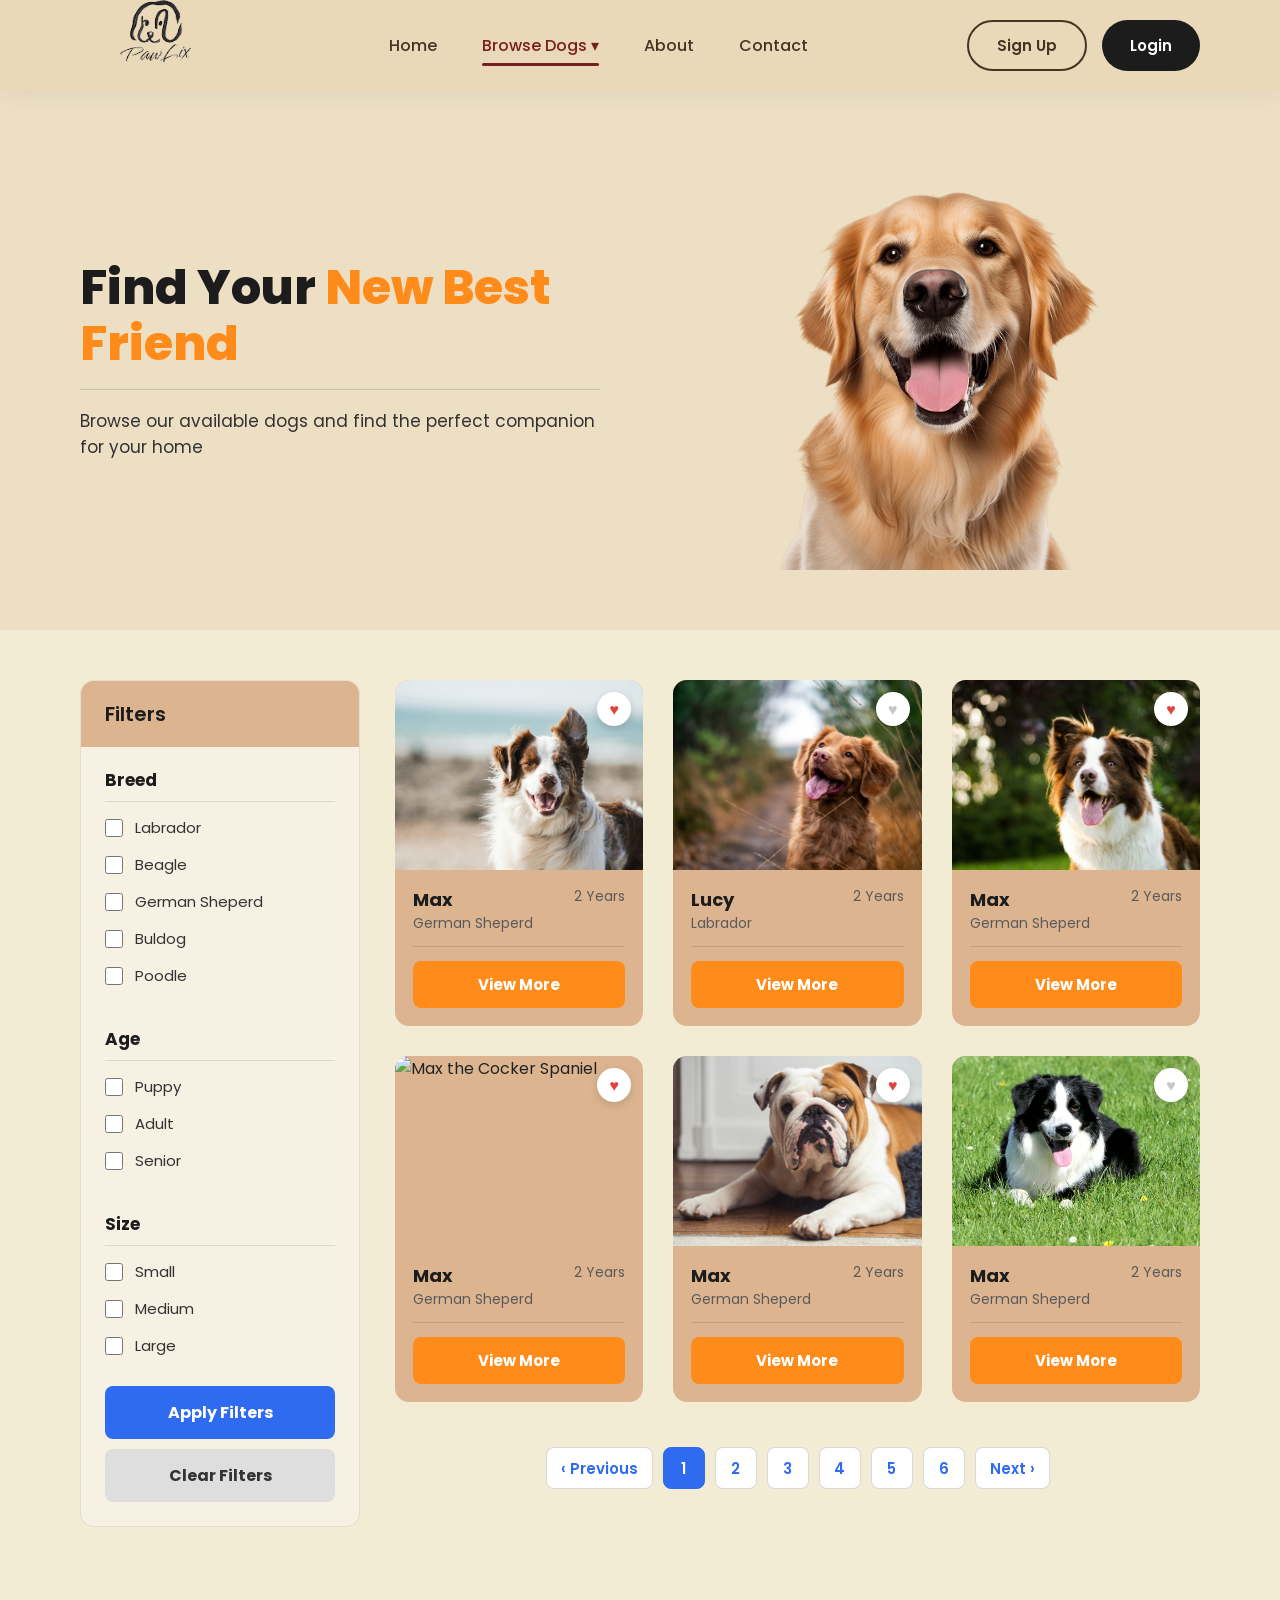
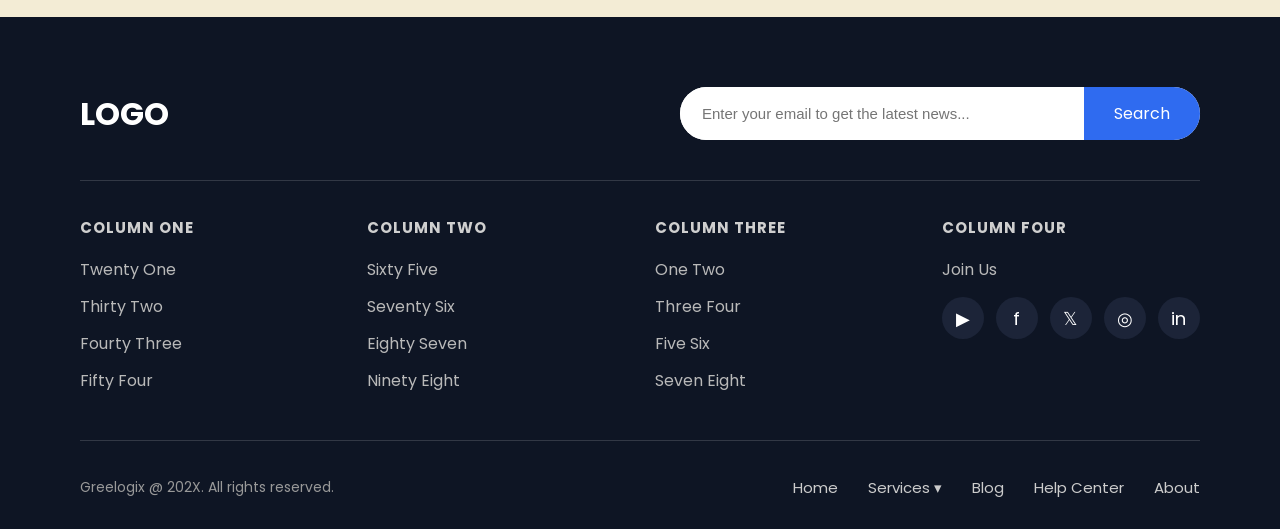
==== browse.html @ a0125510 "Added User Module, Assets and uploads" ====
<!DOCTYPE html>
<html lang="en">
<head>
<meta charset="UTF-8">
<meta name="viewport" content="width=device-width, initial-scale=1.0">
<title>Browse Dogs - PawLix</title>
<link rel="stylesheet" href="assets/css/browse.css">
</head>
<body>

  <header class="header">
    <div class="logo">
      <img src="assets/images/logo.png" alt="PawLix logo">
    </div>
    <nav class="nav">
      <a href="index.html">Home</a>
      <a href="browse.html" class="active">Browse Dogs ▾</a>
      <a href="#">About</a>
      <a href="#">Contact</a>
    </nav>
    <div class="header-buttons">
      <button class="btn btn-outline">Sign Up</button>
      <button class="btn btn-dark">Login</button>
    </div>
    <button class="menu-toggle" id="menuToggle" aria-label="Toggle menu">☰</button>
  </header>

 
  <section class="browse-hero">
    <div class="browse-hero-text">
      <h1>Find Your <span>New Best Friend</span></h1>
      <p>Browse our available dogs and find the perfect companion for your home</p>
    </div>
    <div class="browse-hero-image">
      <img src="assets/images/browse.png" alt="Golden Retriever">
    </div>
  </section>


  <section class="browse-section">
    <div class="browse-layout">

 
      <aside class="filters">
        <h3 class="filters-title">Filters</h3>

        <div class="filter-group">
          <h4>Breed</h4>
          <label class="checkbox-row"><input type="checkbox"><span>Labrador</span></label>
          <label class="checkbox-row"><input type="checkbox"><span>Beagle</span></label>
          <label class="checkbox-row"><input type="checkbox"><span>German Sheperd</span></label>
          <label class="checkbox-row"><input type="checkbox"><span>Buldog</span></label>
          <label class="checkbox-row"><input type="checkbox"><span>Poodle</span></label>
        </div>

        <div class="filter-group">
          <h4>Age</h4>
          <label class="checkbox-row"><input type="checkbox"><span>Puppy</span></label>
          <label class="checkbox-row"><input type="checkbox"><span>Adult</span></label>
          <label class="checkbox-row"><input type="checkbox"><span>Senior</span></label>
        </div>

        <div class="filter-group">
          <h4>Size</h4>
          <label class="checkbox-row"><input type="checkbox"><span>Small</span></label>
          <label class="checkbox-row"><input type="checkbox"><span>Medium</span></label>
          <label class="checkbox-row"><input type="checkbox"><span>Large</span></label>
        </div>

        <button class="btn-apply">Apply Filters</button>
        <button class="btn-clear">Clear Filters</button>
      </aside>

      
      <div class="results">
        <div class="results-grid" id="browseGrid">

          <div class="result-card" data-name="Max">
            <div class="result-img">
              <img src="assets/images/dog grid 1.jpg" alt="Max the German Sheperd">
              <button class="wish-btn active" aria-label="Wishlist Max">♥</button>
            </div>
            <div class="result-info">
              <div class="result-top">
                <div>
                  <h3>Max</h3>
                  <p class="result-breed">German Sheperd</p>
                </div>
                <span class="result-age">2 Years</span>
              </div>
              <button class="btn-view-more">View More</button>
            </div>
          </div>

          <div class="result-card" data-name="Lucy">
            <div class="result-img">
              <img src="assets/images/dog grid 2.jpg" alt="Lucy the Labrador">
              <button class="wish-btn" aria-label="Wishlist Lucy">♥</button>
            </div>
            <div class="result-info">
              <div class="result-top">
                <div>
                  <h3>Lucy</h3>
                  <p class="result-breed">Labrador</p>
                </div>
                <span class="result-age">2 Years</span>
              </div>
              <button class="btn-view-more">View More</button>
            </div>
          </div>

          <div class="result-card" data-name="Max2">
            <div class="result-img">
              <img src="assets/images/dog grid 6.jpg" alt="Max the Beagle">
              <button class="wish-btn active" aria-label="Wishlist Max">♥</button>
            </div>
            <div class="result-info">
              <div class="result-top">
                <div>
                  <h3>Max</h3>
                  <p class="result-breed">German Sheperd</p>
                </div>
                <span class="result-age">2 Years</span>
              </div>
              <button class="btn-view-more">View More</button>
            </div>
          </div>

          <div class="result-card" data-name="Max3">
            <div class="result-img">
              <img src="assets/images/dog grid 3.avif" alt="Max the Cocker Spaniel">
              <button class="wish-btn active" aria-label="Wishlist Max">♥</button>
            </div>
            <div class="result-info">
              <div class="result-top">
                <div>
                  <h3>Max</h3>
                  <p class="result-breed">German Sheperd</p>
                </div>
                <span class="result-age">2 Years</span>
              </div>
              <button class="btn-view-more">View More</button>
            </div>
          </div>

          <div class="result-card" data-name="Max4">
            <div class="result-img">
              <img src="assets/images/dog grid 4.jpg" alt="Max the Puppy">
              <button class="wish-btn active" aria-label="Wishlist Max">♥</button>
            </div>
            <div class="result-info">
              <div class="result-top">
                <div>
                  <h3>Max</h3>
                  <p class="result-breed">German Sheperd</p>
                </div>
                <span class="result-age">2 Years</span>
              </div>
              <button class="btn-view-more">View More</button>
            </div>
          </div>

          <div class="result-card" data-name="Max5">
            <div class="result-img">
              <img src="assets/images/dog grid 5.avif" alt="Max the Labrador">
              <button class="wish-btn" aria-label="Wishlist Max">♥</button>
            </div>
            <div class="result-info">
              <div class="result-top">
                <div>
                  <h3>Max</h3>
                  <p class="result-breed">German Sheperd</p>
                </div>
                <span class="result-age">2 Years</span>
              </div>
              <button class="btn-view-more">View More</button>
            </div>
          </div>

        </div>

     
        <div class="pagination">
          <button class="page-btn page-nav">‹ Previous</button>
          <button class="page-btn active">1</button>
          <button class="page-btn">2</button>
          <button class="page-btn">3</button>
          <button class="page-btn">4</button>
          <button class="page-btn">5</button>
          <button class="page-btn">6</button>
          <button class="page-btn page-nav">Next ›</button>
        </div>
      </div>

    </div>
  </section>

  
  <footer class="footer">
    <div class="footer-top">
      <div class="logo">LOGO</div>
      <div class="search-box">
        <input type="text" id="newsletterInput" placeholder="Enter your email to get the latest news...">
        <button id="newsletterBtn">Search</button>
      </div>
    </div>

    <hr>

    <div class="footer-columns">
      <div class="footer-col">
        <h4>COLUMN ONE</h4>
        <p>Twenty One</p>
        <p>Thirty Two</p>
        <p>Fourty Three</p>
        <p>Fifty Four</p>
      </div>
      <div class="footer-col">
        <h4>COLUMN TWO</h4>
        <p>Sixty Five</p>
        <p>Seventy Six</p>
        <p>Eighty Seven</p>
        <p>Ninety Eight</p>
      </div>
      <div class="footer-col">
        <h4>COLUMN THREE</h4>
        <p>One Two</p>
        <p>Three Four</p>
        <p>Five Six</p>
        <p>Seven Eight</p>
      </div>
      <div class="footer-col">
        <h4>COLUMN FOUR</h4>
        <p>Join Us</p>
        <div class="socials">
          <span>▶</span><span>f</span><span>𝕏</span><span>◎</span><span>in</span>
        </div>
      </div>
    </div>

    <hr>

    <div class="footer-bottom">
      <p>Greelogix @ 202X. All rights reserved.</p>
      <div class="footer-links">
        <a href="#">Home</a>
        <a href="#">Services ▾</a>
        <a href="#">Blog</a>
        <a href="#">Help Center</a>
        <a href="#">About</a>
      </div>
    </div>
  </footer>

  <script src="assets/js/script.js"></script>
  <script>
    document.querySelectorAll('.wish-btn').forEach(btn=>{
      btn.addEventListener('click',()=>btn.classList.toggle('active'));
    });
    document.querySelectorAll('.page-btn:not(.page-nav)').forEach(btn=>{
      btn.addEventListener('click',()=>{
        document.querySelectorAll('.page-btn').forEach(b=>b.classList.remove('active'));
        btn.classList.add('active');
      });
    });
  </script>
</body>
</html>
---- assets/css/browse.css ----
@import url('https://fonts.googleapis.com/css2?family=Poppins:wght@300;400;500;600;700;800&display=swap');


:root{
    --cream:#e9d9b8;        /* header background */
    --tan-light:#ecdfc3;    /* hero section background */
    --pale-yellow:#f3ecd5;  /* steps section background */
    --tan-card:#dcb590;     /* step card background */
    --maroon:#7a1f1f;       /* hero heading / nav active */
    --dark-brown:#4a3223;   /* nav links / outline button */
    --grey-bg:#e6e6e6;      /* explore section background */
    --blue-grey:#b9cdd2;    /* dog card background */
    --navy-heading:#17203a; /* "Explore Dogs" heading */
    --orange:#ff8c1a;       /* view all pets button */
    --orange-dark:#b34700;  /* button border / hover */
    --dot-inactive:#edd9c3;
    --dot-active:#a0530f;
    --navy:#0e1524;         /* footer background */
    --blue:#2f6bf0;         /* newsletter search button */
    --blue-dark:#1f54d1;
}

*{
    margin:0;
    padding:0;
    box-sizing:border-box;
}

html{
    scroll-behavior:smooth;
}

body{
    font-family:'Poppins',sans-serif;
    background:#fff;
    color:#222;
    overflow-x:hidden;
}

img{
    width:100%;
    display:block;
}

a{
    text-decoration:none;
    color:inherit;
}

button{
    font-family:'Poppins',sans-serif;
    cursor:pointer;
    border:none;
}

.container{
    width:90%;
    max-width:1300px;
    margin:auto;
}



.header{
    width:100%;
    height:90px;
    display:flex;
    justify-content:space-between;
    align-items:center;
    padding:0 80px;
    background:var(--cream);
    position:relative;   /* or simply remove position and top */
    z-index:1000;
    box-shadow:0 5px 20px rgba(0,0,0,.05);
}

.logo img{
    width:150px;
}

.nav{
    display:flex;
    align-items:center;
    gap:45px;
}

.nav a{
    font-size:16px;
    font-weight:500;
    color:var(--dark-brown);
    transition:.3s;
    position:relative;
}

.nav a:hover,
.nav .active{
    color:var(--maroon);
}

.nav a::after{
    content:"";
    position:absolute;
    left:0;
    bottom:-8px;
    width:0%;
    height:3px;
    background:var(--maroon);
    transition:.35s;
    border-radius:20px;
}

.nav a:hover::after,
.nav .active::after{
    width:100%;
}



.header-buttons{
    display:flex;
    gap:15px;
}

.btn{
    padding:12px 28px;
    border-radius:50px;
    font-size:15px;
    font-weight:600;
    transition:.35s;
}

.btn-outline{
    background:transparent;
    border:2px solid var(--dark-brown);
    color:var(--dark-brown);
}

.btn-outline:hover{
    background:var(--dark-brown);
    color:#fff;
}

.btn-dark{
    background:#1c1c1c;
    color:#fff;
}

.btn-dark:hover{
    background:var(--orange);
}



.menu-toggle{
    display:none;
    font-size:32px;
    background:none;
    color:var(--dark-brown);
}



.hero{
    width:100%;
    min-height:70vh;
    display:grid;
    grid-template-columns:1fr 1fr;
    align-items:center;
    padding:50px 80px;
    gap:60px;
    background:var(--tan-light);
}

.hero-text h1{
    font-size:65px;
    line-height:1.1;
    font-weight:800;
    margin-bottom:25px;
    color:var(--maroon);
}

.hero-text p{
    color:#333;
    line-height:1.8;
    font-size:18px;
    max-width:560px;
}

.hero-image{
    display:flex;
    justify-content:center;
}

.hero-image img{
    width:620px;
    border-radius:35px;
    object-fit:cover;
    box-shadow:0 30px 60px rgba(0,0,0,.15);
}



.dots{
    width:100%;
    display:flex;
    justify-content:center;
    gap:14px;
    grid-column:span 2;
    margin-top:25px;
}

.dot{
    width:14px;
    height:14px;
    border-radius:50%;
    background:var(--dot-inactive);
    transition:.3s;
    cursor:pointer;
}

.dot.active{
    width:38px;
    border-radius:20px;
    background:var(--dot-active);
}



.steps{
    width:100%;
    padding:90px 80px;
    background:var(--pale-yellow);
    text-align:center;
}

.steps h2{
    font-size:42px;
    margin-bottom:10px;
    font-weight:700;
    color:#222;
}

.subtitle{
    color:#555;
    margin-bottom:60px;
    font-size:17px;
}

.steps-cards{
    display:grid;
    grid-template-columns:repeat(3,1fr);
    gap:35px;
}

.step-card{
    background:var(--tan-card);
    border-radius:25px;
    padding:35px;
    box-shadow:0 10px 25px rgba(0,0,0,.06);
}

.circle{
    width:120px;
    height:120px;
    margin:auto;
    border-radius:50%;
    overflow:hidden;
    margin-bottom:25px;
    background:#fff;
}

.circle img{
    width:100%;
    height:100%;
    object-fit:cover;
}

.step-card h3{
    margin-bottom:18px;
    font-size:24px;
    color:#222;
}

.step-card p{
    color:#333;
    line-height:1.8;
    font-size:15px;
}



.explore{
    width:100%;
    padding:90px 80px;
    background:var(--grey-bg);
}

.explore h2{
    text-align:center;
    font-size:42px;
    font-weight:700;
    margin-bottom:35px;
    color:var(--navy-heading);
}



.dog-grid{
    display:grid;
    grid-template-columns:repeat(3,1fr);
    gap:35px;
}



.dog-card {
  background-color: #cbd5d8; /* light blue-grey card background */
  border-radius: 14px;
  padding: 14px;
  box-sizing: border-box;
  overflow: hidden;
}

.dog-card img {
  width: 100%;
  height: 200px;
  object-fit: cover;
  border-radius: 10px; /* rounded on ALL sides */
  display: block;
}

.dog-info {
  padding: 12px 4px 0 4px;
}

.dog-info h3 {
  margin: 0 0 2px 0;
  font-size: 1.2rem;
  font-weight: 700;
  color: #1a1a1a;
}

.dog-info .breed {
  margin: 0 0 10px 0;
  font-size: 0.95rem;
  font-weight: 400;
  color: #6b7280; /* muted grey */
}

.dog-info .desc {
  margin: 0 0 12px 0;
  font-size: 0.95rem;
  line-height: 1.4;
  color: #2b2b2b;
}


.vote {
  display: flex;
  gap: 14px;
  align-items: center;
}

.vote-btn {
  background: none;
  border: none;
  box-shadow: none;
  padding: 0;
  font-size: 1.3rem;
  cursor: pointer;
  display: flex;
  align-items: center;
  gap: 4px;
  color: #1a1a1a;
}

.vote-btn .count {
  font-size: 0.9rem;
  font-weight: 600;
}

.count{
    margin-left:8px;
}



.view-all-container {
    display: flex;
    justify-content: center;
    align-items: center;
    margin: 60px 0;
}

.btn-view-all {
    display: inline-block;
    background: #ff7f11;
    color: #ffffff;
    padding: 16px 60px;
    border: none;
    border-radius: 12px;
    text-decoration: none;
    font-size: 18px;
    font-weight: bold;
    font-family: Arial, sans-serif;
    box-shadow: 0 5px 10px rgba(0, 0, 0, 0.25);
    transition: all 0.3s ease;
    cursor: pointer;
}

.btn-view-all:hover {
    background: #f06d00;
    transform: translateY(-2px);
    box-shadow: 0 8px 15px rgba(0, 0, 0, 0.3);
}

.no-results{
    margin-top:35px;
    text-align:center;
    color:#999;
    font-size:18px;
}



.footer{
    background:var(--navy);
    color:#fff;
    padding:70px 80px 30px;
}

.footer-top{
    display:flex;
    justify-content:space-between;
    align-items:center;
    flex-wrap:wrap;
    gap:20px;
    margin-bottom:40px;
}

.footer .logo{
    font-size:32px;
    font-weight:700;
    color:#fff;
}

.search-box{
    display:flex;
    max-width:520px;
    width:100%;
    background:#fff;
    border-radius:50px;
    overflow:hidden;
}

.search-box input{
    flex:1;
    border:none;
    outline:none;
    padding:18px 22px;
    font-size:15px;
}

.search-box button{
    background:var(--blue);
    color:#fff;
    padding:0 30px;
    font-size:16px;
    transition:.3s;
}

.search-box button:hover{
    background:var(--blue-dark);
}

.footer hr{
    border:none;
    height:1px;
    background:rgba(255,255,255,.15);
    margin:35px 0;
}

.footer-columns{
    display:grid;
    grid-template-columns:repeat(4,1fr);
    gap:40px;
}

.footer-col h4{
    margin-bottom:18px;
    font-size:15px;
    letter-spacing:1px;
    color:#cfcfcf;
}

.footer-col p{
    margin-bottom:12px;
    color:#b9b9b9;
    transition:.3s;
    cursor:pointer;
}

.footer-col p:hover{
    color:#fff;
    padding-left:6px;
}

.socials{
    display:flex;
    gap:12px;
    margin-top:15px;
}

.socials span{
    width:42px;
    height:42px;
    border-radius:50%;
    display:flex;
    justify-content:center;
    align-items:center;
    background:#1c2438;
    cursor:pointer;
    transition:.3s;
    font-size:18px;
}

.socials span:hover{
    background:var(--orange);
    transform:translateY(-4px);
}

.footer-bottom{
    display:flex;
    justify-content:space-between;
    align-items:center;
    flex-wrap:wrap;
    gap:20px;
}

.footer-bottom p{
    color:#999;
    font-size:14px;
}

.footer-links{
    display:flex;
    gap:30px;
}

.footer-links a{
    color:#ccc;
    transition:.3s;
    font-size:15px;
}

.footer-links a:hover{
    color:var(--orange);
}



.hero-text{
    animation:fadeLeft 1s ease;
}

.hero-image{
    animation:fadeRight 1s ease;
}

.step-card{
    animation:fadeUp .8s ease;
}

.dog-card{
    animation:fadeUp .9s ease;
}

@keyframes fadeLeft{
    from{
        opacity:0;
        transform:translateX(-60px);
    }
    to{
        opacity:1;
        transform:translateX(0);
    }
}

@keyframes fadeRight{
    from{
        opacity:0;
        transform:translateX(60px);
    }
    to{
        opacity:1;
        transform:translateX(0);
    }
}

@keyframes fadeUp{
    from{
        opacity:0;
        transform:translateY(50px);
    }
    to{
        opacity:1;
        transform:translateY(0);
    }
}



@media(max-width:1100px){

.header{
    padding:20px 40px;
}

.hero{
    grid-template-columns:1fr;
    text-align:center;
}

.hero-text p{
    margin:auto;
}

.hero-image img{
    width:100%;
    max-width:600px;
}

.steps-cards{
    grid-template-columns:repeat(2,1fr);
}

.dog-grid{
    grid-template-columns:repeat(2,1fr);
}

.footer-columns{
    grid-template-columns:repeat(2,1fr);
}

}

@media(max-width:768px){

.header{
    padding:18px 25px;
}

.nav{
    position:absolute;
    top:90px;
    left:0;
    width:100%;
    background:var(--cream);
    flex-direction:column;
    display:none;
    padding:30px;
    box-shadow:0 10px 25px rgba(0,0,0,.1);
}

.nav.show{
    display:flex;
}

.header-buttons{
    display:none;
}

.menu-toggle{
    display:block;
}

.hero{
    padding:50px 25px;
}

.hero h1{
    font-size:42px;
}

.hero p{
    font-size:16px;
}

.steps{
    padding:70px 25px;
}

.steps-cards{
    grid-template-columns:1fr;
}

.explore{
    padding:70px 25px;
}

.dog-grid{
    grid-template-columns:1fr;
}

.footer{
    padding:60px 25px 25px;
}

.footer-columns{
    grid-template-columns:1fr;
}

.footer-bottom{
    flex-direction:column;
    text-align:center;
}

.footer-links{
    flex-wrap:wrap;
    justify-content:center;
}

}

@media(max-width:500px){

.hero h1{
    font-size:34px;
}

.steps h2,
.explore h2{
    font-size:32px;
}

.search-box{
    flex-direction:column;
    border-radius:20px;
}

.search-box input{
    width:100%;
}

.search-box button{
    width:100%;
    padding:15px;
}

.btn{
    padding:10px 22px;
}

}



.browse-hero{
    width:100%;
    display:grid;
    grid-template-columns:1.1fr .9fr;
    align-items:center;
    padding:60px 80px;
    gap:40px;
    background:var(--tan-light);
    overflow:hidden;
}

.browse-hero-text h1{
    font-size:48px;
    font-weight:800;
    line-height:1.15;
    color:#1c1c1c;
    margin-bottom:18px;
}

.browse-hero-text h1 span{
    color:var(--orange);
}

.browse-hero-text p{
    font-size:17px;
    color:#333;
    border-top:1px solid rgba(0,0,0,.15);
    padding-top:18px;
    max-width:520px;
}

.browse-hero-image{
    display:flex;
    justify-content:center;
    align-items:flex-end;
    height:100%;
}

.browse-hero-image img{
    width:100%;
    max-width:420px;
    object-fit:cover;
    object-position:top;
}



.browse-section{
    width:100%;
    background:var(--pale-yellow);
    padding:50px 80px 90px;
}

.browse-layout{
    display:grid;
    grid-template-columns:280px 1fr;
    gap:35px;
    align-items:start;
}



.filters{
    background:#f6f1e2;
    border:1px solid rgba(0,0,0,.08);
    border-radius:14px;
    overflow:hidden;
}

.filters-title{
    background:var(--tan-card);
    padding:18px 24px;
    font-size:20px;
    font-weight:600;
    color:#1c1c1c;
}

.filter-group{
    padding:20px 24px 5px;
}

.filter-group h4{
    font-size:17px;
    font-weight:700;
    margin-bottom:14px;
    padding-bottom:8px;
    border-bottom:1px solid rgba(0,0,0,.1);
    color:#1c1c1c;
}

.checkbox-row{
    display:flex;
    align-items:center;
    gap:12px;
    margin-bottom:14px;
    font-size:15px;
    color:#333;
    cursor:pointer;
}

.checkbox-row input[type="checkbox"]{
    width:18px;
    height:18px;
    accent-color:var(--dark-brown);
    cursor:pointer;
}

.btn-apply,
.btn-clear{
    display:block;
    width:calc(100% - 48px);
    margin:10px 24px;
    padding:14px;
    border-radius:8px;
    font-size:16px;
    font-weight:700;
    transition:.3s;
}

.btn-apply{
    background:var(--blue);
    color:#fff;
}

.btn-apply:hover{
    background:var(--blue-dark);
}

.btn-clear{
    background:#dedede;
    color:#333;
    margin-bottom:24px;
}

.btn-clear:hover{
    background:#cfcfcf;
}



.results-grid{
    display:grid;
    grid-template-columns:repeat(3,1fr);
    gap:30px;
}

.result-card{
    background:var(--tan-card);
    border-radius:14px;
    overflow:hidden;
}

.result-img{
    position:relative;
    width:100%;
    height:190px;
}

.result-img img{
    width:100%;
    height:100%;
    object-fit:cover;
    display:block;
}

.wish-btn{
    position:absolute;
    top:12px;
    right:12px;
    width:34px;
    height:34px;
    border-radius:50%;
    background:#fff;
    border:none;
    display:flex;
    align-items:center;
    justify-content:center;
    font-size:16px;
    color:#c7c7c7;
    cursor:pointer;
    transition:.25s;
    box-shadow:0 3px 8px rgba(0,0,0,.15);
}

.wish-btn.active{
    color:#e0433f;
}

.result-info{
    padding:16px 18px 18px;
}

.result-top{
    display:flex;
    justify-content:space-between;
    align-items:flex-start;
    padding-bottom:12px;
    margin-bottom:14px;
    border-bottom:1px solid rgba(0,0,0,.12);
}

.result-top h3{
    font-size:18px;
    font-weight:700;
    color:#1c1c1c;
}

.result-breed{
    font-size:14px;
    color:#5a5a5a;
}

.result-age{
    font-size:14px;
    color:#5a5a5a;
    white-space:nowrap;
}

.btn-view-more{
    width:100%;
    padding:12px;
    background:var(--orange);
    color:#fff;
    font-size:15px;
    font-weight:700;
    border-radius:8px;
    transition:.3s;
}

.btn-view-more:hover{
    background:var(--orange-dark);
}



.pagination{
    display:flex;
    justify-content:center;
    align-items:center;
    gap:10px;
    margin-top:45px;
    flex-wrap:wrap;
}

.page-btn{
    min-width:42px;
    height:42px;
    padding:0 14px;
    border-radius:8px;
    background:#fff;
    border:1px solid rgba(0,0,0,.15);
    font-size:15px;
    font-weight:600;
    color:var(--blue);
    transition:.25s;
}

.page-btn.page-nav{
    color:var(--blue);
    font-weight:600;
}

.page-btn:hover{
    background:#eef2ff;
}

.page-btn.active{
    background:var(--blue);
    color:#fff;
    border-color:var(--blue);
}



@media(max-width:1100px){
    .browse-hero{
        grid-template-columns:1fr;
        text-align:center;
        padding:50px 40px;
    }
    .browse-hero-text p{
        margin:0 auto;
    }
    .browse-layout{
        grid-template-columns:1fr;
    }
    .results-grid{
        grid-template-columns:repeat(2,1fr);
    }
}

@media(max-width:768px){
    .browse-section{
        padding:40px 25px 60px;
    }
    .results-grid{
        grid-template-columns:1fr;
    }
}
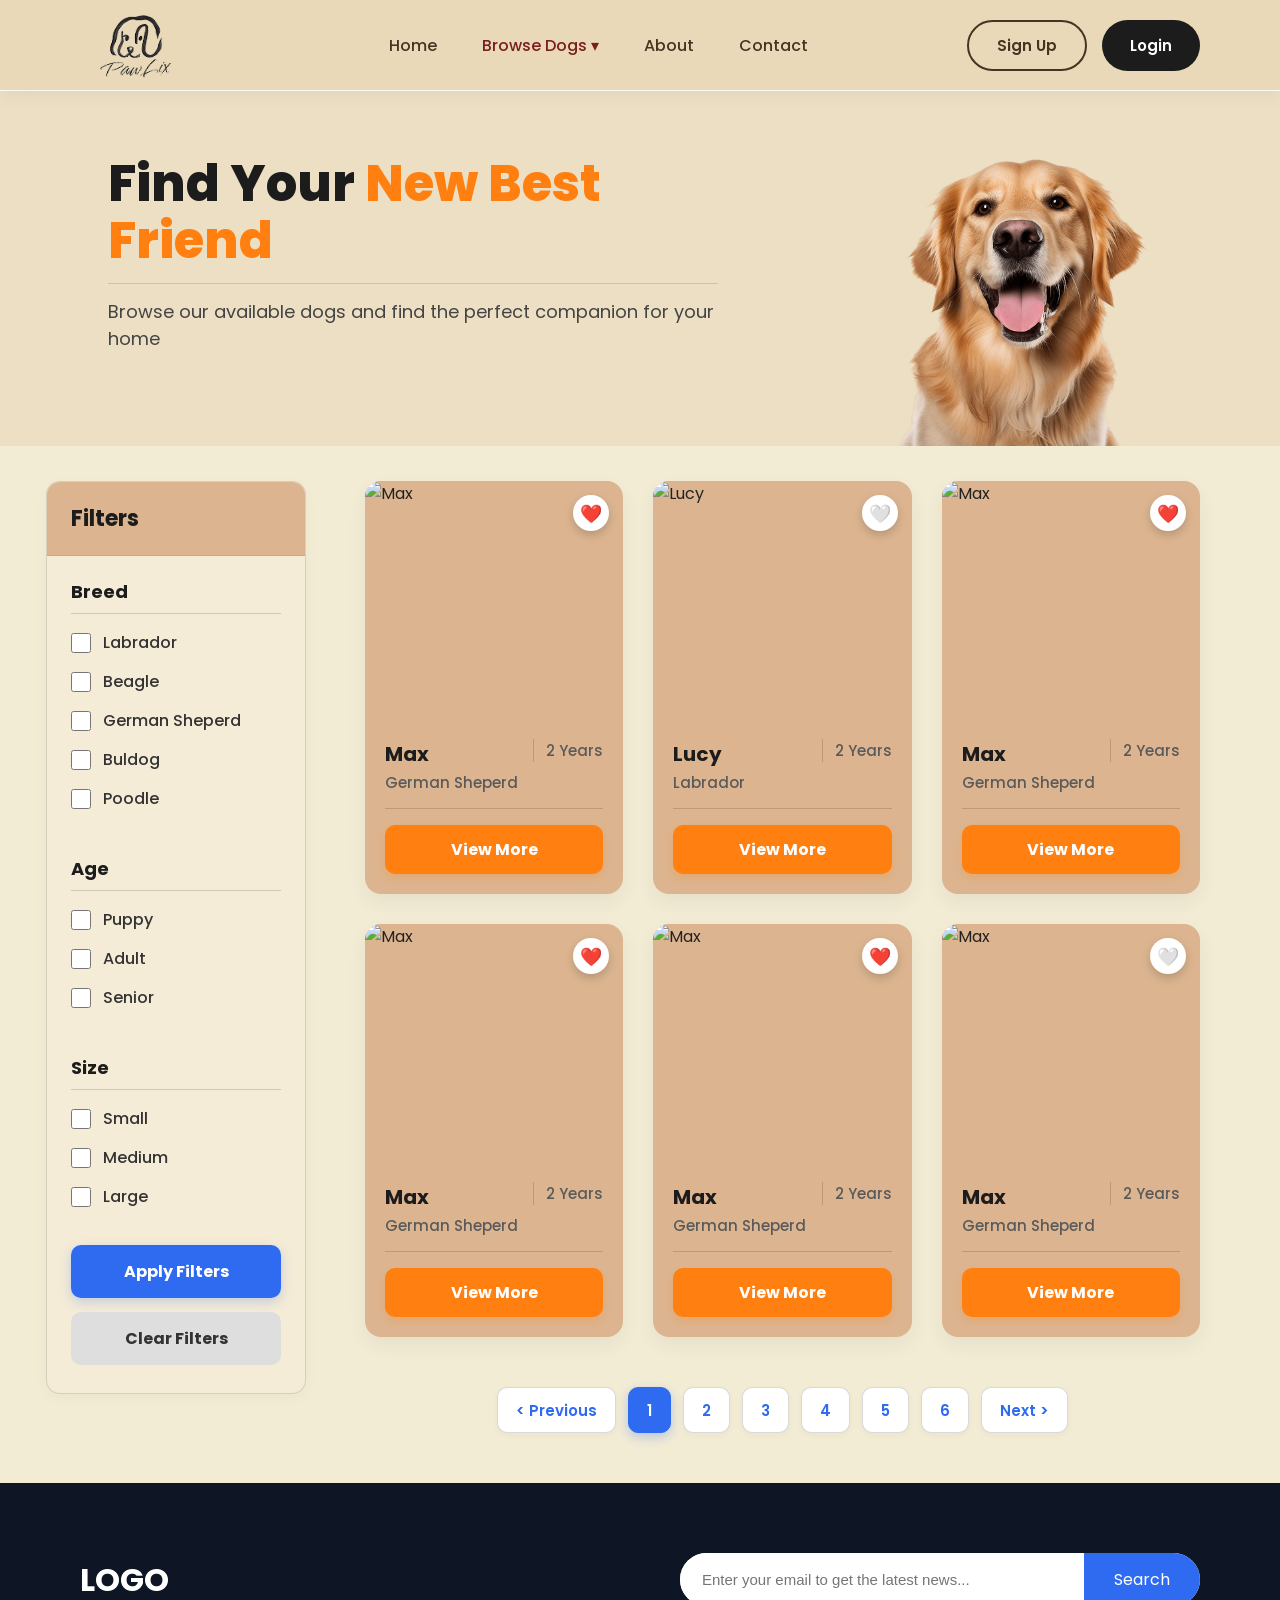
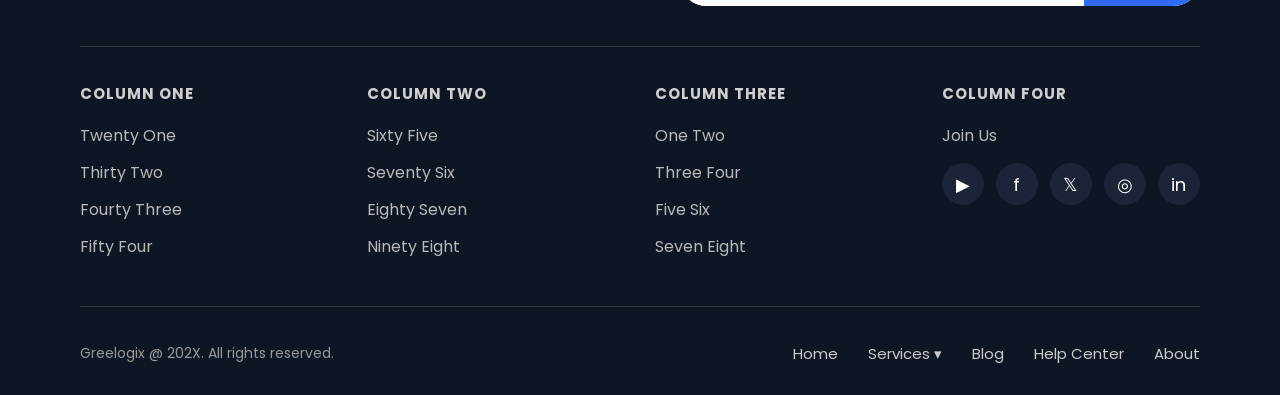
==== commit 9f36c110: "User module updated" ====
--- a/browse.html
+++ b/browse.html
@@ -1,268 +1,300 @@
 <!DOCTYPE html>
 <html lang="en">
 <head>
-<meta charset="UTF-8">
-<meta name="viewport" content="width=device-width, initial-scale=1.0">
-<title>Browse Dogs - PawLix</title>
-<link rel="stylesheet" href="assets/css/browse.css">
+    <meta charset="UTF-8">
+    <meta name="viewport" content="width=device-width, initial-scale=1.0">
+    <title>PawLix - Browse Dogs</title>
+    <link rel="stylesheet" href="assets/css/browse.css">
 </head>
 <body>
 
-  <header class="header">
-    <div class="logo">
-      <img src="assets/images/logo.png" alt="PawLix logo">
-    </div>
-    <nav class="nav">
-      <a href="index.html">Home</a>
-      <a href="browse.html" class="active">Browse Dogs ▾</a>
-      <a href="#">About</a>
-      <a href="#">Contact</a>
-    </nav>
-    <div class="header-buttons">
-      <button class="btn btn-outline">Sign Up</button>
-      <button class="btn btn-dark">Login</button>
-    </div>
-    <button class="menu-toggle" id="menuToggle" aria-label="Toggle menu">☰</button>
-  </header>
-
- 
-  <section class="browse-hero">
-    <div class="browse-hero-text">
-      <h1>Find Your <span>New Best Friend</span></h1>
-      <p>Browse our available dogs and find the perfect companion for your home</p>
-    </div>
-    <div class="browse-hero-image">
-      <img src="assets/images/browse.png" alt="Golden Retriever">
-    </div>
-  </section>
-
-
-  <section class="browse-section">
-    <div class="browse-layout">
-
- 
-      <aside class="filters">
-        <h3 class="filters-title">Filters</h3>
-
-        <div class="filter-group">
-          <h4>Breed</h4>
-          <label class="checkbox-row"><input type="checkbox"><span>Labrador</span></label>
-          <label class="checkbox-row"><input type="checkbox"><span>Beagle</span></label>
-          <label class="checkbox-row"><input type="checkbox"><span>German Sheperd</span></label>
-          <label class="checkbox-row"><input type="checkbox"><span>Buldog</span></label>
-          <label class="checkbox-row"><input type="checkbox"><span>Poodle</span></label>
-        </div>
-
-        <div class="filter-group">
-          <h4>Age</h4>
-          <label class="checkbox-row"><input type="checkbox"><span>Puppy</span></label>
-          <label class="checkbox-row"><input type="checkbox"><span>Adult</span></label>
-          <label class="checkbox-row"><input type="checkbox"><span>Senior</span></label>
-        </div>
-
-        <div class="filter-group">
-          <h4>Size</h4>
-          <label class="checkbox-row"><input type="checkbox"><span>Small</span></label>
-          <label class="checkbox-row"><input type="checkbox"><span>Medium</span></label>
-          <label class="checkbox-row"><input type="checkbox"><span>Large</span></label>
-        </div>
-
-        <button class="btn-apply">Apply Filters</button>
-        <button class="btn-clear">Clear Filters</button>
-      </aside>
-
-      
-      <div class="results">
-        <div class="results-grid" id="browseGrid">
-
-          <div class="result-card" data-name="Max">
-            <div class="result-img">
-              <img src="assets/images/dog grid 1.jpg" alt="Max the German Sheperd">
-              <button class="wish-btn active" aria-label="Wishlist Max">♥</button>
-            </div>
-            <div class="result-info">
-              <div class="result-top">
-                <div>
-                  <h3>Max</h3>
-                  <p class="result-breed">German Sheperd</p>
-                </div>
-                <span class="result-age">2 Years</span>
-              </div>
-              <button class="btn-view-more">View More</button>
-            </div>
-          </div>
-
-          <div class="result-card" data-name="Lucy">
-            <div class="result-img">
-              <img src="assets/images/dog grid 2.jpg" alt="Lucy the Labrador">
-              <button class="wish-btn" aria-label="Wishlist Lucy">♥</button>
-            </div>
-            <div class="result-info">
-              <div class="result-top">
-                <div>
-                  <h3>Lucy</h3>
-                  <p class="result-breed">Labrador</p>
-                </div>
-                <span class="result-age">2 Years</span>
-              </div>
-              <button class="btn-view-more">View More</button>
-            </div>
-          </div>
-
-          <div class="result-card" data-name="Max2">
-            <div class="result-img">
-              <img src="assets/images/dog grid 6.jpg" alt="Max the Beagle">
-              <button class="wish-btn active" aria-label="Wishlist Max">♥</button>
-            </div>
-            <div class="result-info">
-              <div class="result-top">
-                <div>
-                  <h3>Max</h3>
-                  <p class="result-breed">German Sheperd</p>
-                </div>
-                <span class="result-age">2 Years</span>
-              </div>
-              <button class="btn-view-more">View More</button>
-            </div>
-          </div>
-
-          <div class="result-card" data-name="Max3">
-            <div class="result-img">
-              <img src="assets/images/dog grid 3.avif" alt="Max the Cocker Spaniel">
-              <button class="wish-btn active" aria-label="Wishlist Max">♥</button>
-            </div>
-            <div class="result-info">
-              <div class="result-top">
-                <div>
-                  <h3>Max</h3>
-                  <p class="result-breed">German Sheperd</p>
-                </div>
-                <span class="result-age">2 Years</span>
-              </div>
-              <button class="btn-view-more">View More</button>
-            </div>
-          </div>
-
-          <div class="result-card" data-name="Max4">
-            <div class="result-img">
-              <img src="assets/images/dog grid 4.jpg" alt="Max the Puppy">
-              <button class="wish-btn active" aria-label="Wishlist Max">♥</button>
-            </div>
-            <div class="result-info">
-              <div class="result-top">
-                <div>
-                  <h3>Max</h3>
-                  <p class="result-breed">German Sheperd</p>
-                </div>
-                <span class="result-age">2 Years</span>
-              </div>
-              <button class="btn-view-more">View More</button>
-            </div>
-          </div>
-
-          <div class="result-card" data-name="Max5">
-            <div class="result-img">
-              <img src="assets/images/dog grid 5.avif" alt="Max the Labrador">
-              <button class="wish-btn" aria-label="Wishlist Max">♥</button>
-            </div>
-            <div class="result-info">
-              <div class="result-top">
-                <div>
-                  <h3>Max</h3>
-                  <p class="result-breed">German Sheperd</p>
-                </div>
-                <span class="result-age">2 Years</span>
-              </div>
-              <button class="btn-view-more">View More</button>
-            </div>
-          </div>
-
-        </div>
-
-     
-        <div class="pagination">
-          <button class="page-btn page-nav">‹ Previous</button>
-          <button class="page-btn active">1</button>
-          <button class="page-btn">2</button>
-          <button class="page-btn">3</button>
-          <button class="page-btn">4</button>
-          <button class="page-btn">5</button>
-          <button class="page-btn">6</button>
-          <button class="page-btn page-nav">Next ›</button>
-        </div>
-      </div>
-
-    </div>
-  </section>
+   
+    <header class="header">
+        <div class="logo">
+            <img src="assets/images/logo.png" alt="PawLix logo">
+        </div>
+        <nav class="nav">
+            <a href="index.html">Home</a>
+            <a href="browse.html" class="active">Browse Dogs ▾</a>
+            <a href="about.html">About</a>
+            <a href="contact.html">Contact</a>
+        </nav>
+        <div class="header-buttons">
+            <button class="btn btn-outline">Sign Up</button>
+            <button class="btn btn-dark">Login</button>
+        </div>
+        <button class="menu-toggle" id="menuToggle" aria-label="Toggle menu">☰</button>
+    </header>
+
+    <hr style="background-color: white; height: 1px; border: none;">
+
+   
+    <section class="browse-hero">
+        <div class="browse-hero-text">
+            <h1>Find Your <span>New Best Friend</span></h1>
+            <p>Browse our available dogs and find the perfect companion for your home</p>
+        </div>
+        <div class="browse-hero-image">
+            <img src="assets/images/browse.png" alt="Happy Golden Retriever">
+        </div>
+    </section>
+
+    <section class="browse-section">
+        <div class="browse-layout">
+            
+           
+            <aside class="filters">
+                <div class="filters-title">Filters</div>
+                
+                
+                <div class="filter-group">
+                    <h4>Breed</h4>
+                    <label class="checkbox-row">
+                        <input type="checkbox" value="Labrador">
+                        <span>Labrador</span>
+                    </label>
+                    <label class="checkbox-row">
+                        <input type="checkbox" value="Beagle">
+                        <span>Beagle</span>
+                    </label>
+                    <label class="checkbox-row">
+                        <input type="checkbox" value="German Sheperd">
+                        <span>German Sheperd</span>
+                    </label>
+                    <label class="checkbox-row">
+                        <input type="checkbox" value="Buldog">
+                        <span>Buldog</span>
+                    </label>
+                    <label class="checkbox-row">
+                        <input type="checkbox" value="Poodle">
+                        <span>Poodle</span>
+                    </label>
+                </div>
+
+               
+                <div class="filter-group">
+                    <h4>Age</h4>
+                    <label class="checkbox-row">
+                        <input type="checkbox" value="Puppy">
+                        <span>Puppy</span>
+                    </label>
+                    <label class="checkbox-row">
+                        <input type="checkbox" value="Adult">
+                        <span>Adult</span>
+                    </label>
+                    <label class="checkbox-row">
+                        <input type="checkbox" value="Senior">
+                        <span>Senior</span>
+                    </label>
+                </div>
+
+             
+                <div class="filter-group">
+                    <h4>Size</h4>
+                    <label class="checkbox-row">
+                        <input type="checkbox" value="Small">
+                        <span>Small</span>
+                    </label>
+                    <label class="checkbox-row">
+                        <input type="checkbox" value="Medium">
+                        <span>Medium</span>
+                    </label>
+                    <label class="checkbox-row">
+                        <input type="checkbox" value="Large">
+                        <span>Large</span>
+                    </label>
+                </div>
+
+                <button class="btn-apply" id="btnApplyFilters">Apply Filters</button>
+                <button class="btn-clear" id="btnClearFilters">Clear Filters</button>
+            </aside>
+
+            
+            <main>
+                <div class="results-grid" id="resultsGrid">
+                    
+           
+                    <div class="result-card" data-breed="German Sheperd" data-age-category="Adult" data-size="Large">
+                        <div class="result-img">
+                            <img src="assets/images/dog1.jpg" alt="Max">
+                            <button class="wish-btn active" aria-label="Add to wishlist"><span>❤️</span></button>
+                        </div>
+                        <div class="result-info">
+                            <div class="result-top">
+                                <div class="result-meta-left">
+                                    <h3>Max</h3>
+                                    <p class="result-breed">German Sheperd</p>
+                                </div>
+                                <span class="result-age">2 Years</span>
+                            </div>
+                            <button class="btn-view-more">View More</button>
+                        </div>
+                    </div>
+
+                    <div class="result-card" data-breed="Labrador" data-age-category="Adult" data-size="Large">
+                        <div class="result-img">
+                            <img src="assets/images/dog2.jpg" alt="Lucy">
+                            <button class="wish-btn" aria-label="Add to wishlist"><span>🤍</span></button>
+                        </div>
+                        <div class="result-info">
+                            <div class="result-top">
+                                <div class="result-meta-left">
+                                    <h3>Lucy</h3>
+                                    <p class="result-breed">Labrador</p>
+                                </div>
+                                <span class="result-age">2 Years</span>
+                            </div>
+                            <button class="btn-view-more">View More</button>
+                        </div>
+                    </div>
+
+                    <div class="result-card" data-breed="Beagle" data-age-category="Adult" data-size="Medium">
+                        <div class="result-img">
+                            <img src="assets/images/dog3.jpg" alt="Max">
+                            <button class="wish-btn active" aria-label="Add to wishlist"><span>❤️</span></button>
+                        </div>
+                        <div class="result-info">
+                            <div class="result-top">
+                                <div class="result-meta-left">
+                                    <h3>Max</h3>
+                                    <p class="result-breed">German Sheperd</p>
+                                </div>
+                                <span class="result-age">2 Years</span>
+                            </div>
+                            <button class="btn-view-more">View More</button>
+                        </div>
+                    </div>
+
+                  
+                    <div class="result-card" data-breed="German Sheperd" data-age-category="Adult" data-size="Medium">
+                        <div class="result-img">
+                            <img src="assets/images/dog4.jpg" alt="Max">
+                            <button class="wish-btn active" aria-label="Add to wishlist"><span>❤️</span></button>
+                        </div>
+                        <div class="result-info">
+                            <div class="result-top">
+                                <div class="result-meta-left">
+                                    <h3>Max</h3>
+                                    <p class="result-breed">German Sheperd</p>
+                                </div>
+                                <span class="result-age">2 Years</span>
+                            </div>
+                            <button class="btn-view-more">View More</button>
+                        </div>
+                    </div>
+
+                   
+                    <div class="result-card" data-breed="German Sheperd" data-age-category="Puppy" data-size="Medium">
+                        <div class="result-img">
+                            <img src="assets/images/dog5.jpg" alt="Max">
+                            <button class="wish-btn active" aria-label="Add to wishlist"><span>❤️</span></button>
+                        </div>
+                        <div class="result-info">
+                            <div class="result-top">
+                                <div class="result-meta-left">
+                                    <h3>Max</h3>
+                                    <p class="result-breed">German Sheperd</p>
+                                </div>
+                                <span class="result-age">2 Years</span>
+                            </div>
+                            <button class="btn-view-more">View More</button>
+                        </div>
+                    </div>
+
+                  
+                    <div class="result-card" data-breed="Labrador" data-age-category="Puppy" data-size="Medium">
+                        <div class="result-img">
+                            <img src="assets/images/dog6.jpg" alt="Max">
+                            <button class="wish-btn" aria-label="Add to wishlist"><span>🤍</span></button>
+                        </div>
+                        <div class="result-info">
+                            <div class="result-top">
+                                <div class="result-meta-left">
+                                    <h3>Max</h3>
+                                    <p class="result-breed">German Sheperd</p>
+                                </div>
+                                <span class="result-age">2 Years</span>
+                            </div>
+                            <button class="btn-view-more">View More</button>
+                        </div>
+                    </div>
+
+                </div>
+
+                <p class="no-results" id="noResultsMsg" style="display:none;">No dogs found matching your selected filters.</p>
+
+               
+                <div class="pagination">
+                    <button class="page-btn page-nav">&lt; Previous</button>
+                    <button class="page-btn active">1</button>
+                    <button class="page-btn">2</button>
+                    <button class="page-btn">3</button>
+                    <button class="page-btn">4</button>
+                    <button class="page-btn">5</button>
+                    <button class="page-btn">6</button>
+                    <button class="page-btn page-nav">Next &gt;</button>
+                </div>
+            </main>
+        </div>
+    </section>
 
   
-  <footer class="footer">
-    <div class="footer-top">
-      <div class="logo">LOGO</div>
-      <div class="search-box">
-        <input type="text" id="newsletterInput" placeholder="Enter your email to get the latest news...">
-        <button id="newsletterBtn">Search</button>
-      </div>
-    </div>
-
-    <hr>
-
-    <div class="footer-columns">
-      <div class="footer-col">
-        <h4>COLUMN ONE</h4>
-        <p>Twenty One</p>
-        <p>Thirty Two</p>
-        <p>Fourty Three</p>
-        <p>Fifty Four</p>
-      </div>
-      <div class="footer-col">
-        <h4>COLUMN TWO</h4>
-        <p>Sixty Five</p>
-        <p>Seventy Six</p>
-        <p>Eighty Seven</p>
-        <p>Ninety Eight</p>
-      </div>
-      <div class="footer-col">
-        <h4>COLUMN THREE</h4>
-        <p>One Two</p>
-        <p>Three Four</p>
-        <p>Five Six</p>
-        <p>Seven Eight</p>
-      </div>
-      <div class="footer-col">
-        <h4>COLUMN FOUR</h4>
-        <p>Join Us</p>
-        <div class="socials">
-          <span>▶</span><span>f</span><span>𝕏</span><span>◎</span><span>in</span>
-        </div>
-      </div>
-    </div>
-
-    <hr>
-
-    <div class="footer-bottom">
-      <p>Greelogix @ 202X. All rights reserved.</p>
-      <div class="footer-links">
-        <a href="#">Home</a>
-        <a href="#">Services ▾</a>
-        <a href="#">Blog</a>
-        <a href="#">Help Center</a>
-        <a href="#">About</a>
-      </div>
-    </div>
-  </footer>
-
-  <script src="assets/js/script.js"></script>
-  <script>
-    document.querySelectorAll('.wish-btn').forEach(btn=>{
-      btn.addEventListener('click',()=>btn.classList.toggle('active'));
-    });
-    document.querySelectorAll('.page-btn:not(.page-nav)').forEach(btn=>{
-      btn.addEventListener('click',()=>{
-        document.querySelectorAll('.page-btn').forEach(b=>b.classList.remove('active'));
-        btn.classList.add('active');
-      });
-    });
-  </script>
+    <footer class="footer">
+        <div class="footer-top">
+            <div class="logo">LOGO</div>
+            <div class="search-box">
+                <input type="text" id="newsletterInput" placeholder="Enter your email to get the latest news...">
+                <button id="newsletterBtn">Search</button>
+            </div>
+        </div>
+
+        <hr>
+
+        <div class="footer-columns">
+            <div class="footer-col">
+                <h4>COLUMN ONE</h4>
+                <p>Twenty One</p>
+                <p>Thirty Two</p>
+                <p>Fourty Three</p>
+                <p>Fifty Four</p>
+            </div>
+            <div class="footer-col">
+                <h4>COLUMN TWO</h4>
+                <p>Sixty Five</p>
+                <p>Seventy Six</p>
+                <p>Eighty Seven</p>
+                <p>Ninety Eight</p>
+            </div>
+            <div class="footer-col">
+                <h4>COLUMN THREE</h4>
+                <p>One Two</p>
+                <p>Three Four</p>
+                <p>Five Six</p>
+                <p>Seven Eight</p>
+            </div>
+            <div class="footer-col">
+                <h4>COLUMN FOUR</h4>
+                <p>Join Us</p>
+                <div class="socials">
+                    <span>▶</span><span>f</span><span>𝕏</span><span>◎</span><span>in</span>
+                </div>
+            </div>
+        </div>
+
+        <hr>
+
+        <div class="footer-bottom">
+            <p>Greelogix @ 202X. All rights reserved.</p>
+            <div class="footer-links">
+                <a href="index.html">Home</a>
+                <a href="browse.html">Services ▾</a>
+                <a href="#">Blog</a>
+                <a href="#">Help Center</a>
+                <a href="#">About</a>
+            </div>
+        </div>
+    </footer>
+
+    <script src="assets/js/browse.js"></script>
 </body>
 </html>
--- a/assets/css/browse.css
+++ b/assets/css/browse.css
@@ -1,23 +1,16 @@
-
 @import url('https://fonts.googleapis.com/css2?family=Poppins:wght@300;400;500;600;700;800&display=swap');
-
 
 :root{
     --cream:#e9d9b8;        /* header background */
     --tan-light:#ecdfc3;    /* hero section background */
-    --pale-yellow:#f3ecd5;  /* steps section background */
-    --tan-card:#dcb590;     /* step card background */
-    --maroon:#7a1f1f;       /* hero heading / nav active */
+    --pale-yellow:#f3ecd5;  /* browse section background */
+    --tan-card:#dcb590;     /* result card background */
+    --maroon:#7a1f1f;       /* nav active */
     --dark-brown:#4a3223;   /* nav links / outline button */
-    --grey-bg:#e6e6e6;      /* explore section background */
-    --blue-grey:#b9cdd2;    /* dog card background */
-    --navy-heading:#17203a; /* "Explore Dogs" heading */
-    --orange:#ff8c1a;       /* view all pets button */
-    --orange-dark:#b34700;  /* button border / hover */
-    --dot-inactive:#edd9c3;
-    --dot-active:#a0530f;
+    --orange:#ff7f11;       /* primary orange button */
+    --orange-dark:#e06600;  /* button hover */
     --navy:#0e1524;         /* footer background */
-    --blue:#2f6bf0;         /* newsletter search button */
+    --blue:#2f6bf0;         /* filter apply / pagination button */
     --blue-dark:#1f54d1;
 }
 
@@ -33,7 +26,7 @@
 
 body{
     font-family:'Poppins',sans-serif;
-    background:#fff;
+    background:var(--pale-yellow);
     color:#222;
     overflow-x:hidden;
 }
@@ -54,13 +47,6 @@
     border:none;
 }
 
-.container{
-    width:90%;
-    max-width:1300px;
-    margin:auto;
-}
-
-
 
 .header{
     width:100%;
@@ -70,13 +56,16 @@
     align-items:center;
     padding:0 80px;
     background:var(--cream);
-    position:relative;   /* or simply remove position and top */
+    position:relative; 
     z-index:1000;
     box-shadow:0 5px 20px rgba(0,0,0,.05);
 }
 
 .logo img{
     width:150px;
+    position:relative;
+    top:15px;     
+    left:-20px;   
 }
 
 .nav{
@@ -110,10 +99,7 @@
     border-radius:20px;
 }
 
-.nav a:hover::after,
-.nav .active::after{
-    width:100%;
-}
+
 
 
 
@@ -161,269 +147,518 @@
 
 
 
-.hero{
-    width:100%;
-    min-height:70vh;
+.browse-hero{
+    width:100%;
     display:grid;
-    grid-template-columns:1fr 1fr;
-    align-items:center;
-    padding:50px 80px;
-    gap:60px;
+    grid-template-columns:1.2fr 0.8fr;
+    align-items:center;
+    padding:35px 80px 0 80px;  /* Reduced top padding */
+    gap:30px;
     background:var(--tan-light);
-}
-
-.hero-text h1{
-    font-size:65px;
-    line-height:1.1;
+    overflow:hidden;
+}
+
+
+.browse-hero{
+    width:100%;
+    display:grid;
+    grid-template-columns:1.2fr 0.8fr;
+    align-items:center;
+    padding:35px 80px 0 40px; 
+    gap:30px;
+    background:var(--tan-light);
+    overflow:hidden;
+}
+
+.browse-hero-text{
+    padding-bottom:65px;
+    margin-left:68px;      
+}
+
+.browse-hero-text h1{
+    font-size:50px;
     font-weight:800;
-    margin-bottom:25px;
-    color:var(--maroon);
-}
-
-.hero-text p{
+    line-height:1.15;
+    color:#1c1c1c;
+    margin-bottom:12px;
+}
+
+.browse-hero-text h1 span{
+    color:var(--orange);
+}
+
+.browse-hero-text p{
+    font-size:18px;
+    color:#444;
+    border-top:1px solid rgba(0,0,0,.12);
+    padding-top:14px;
+    max-width:650px;
+    line-height:1.5;
+}
+
+.browse-hero-image{
+    display:flex;
+    justify-content:flex-end;
+    align-items:flex-end;
+    height:100%;
+}
+
+.browse-hero-image img{
+    width:100%;
+    max-width:330px;        
+    object-fit:cover;
+    margin-bottom:-10px;
+}
+
+
+.browse-section{
+    width:100%;
+    background:var(--pale-yellow);
+    padding:35px 80px 50px;       
+}
+
+.browse-layout{
+    display:grid;
+    grid-template-columns:260px 1fr;
+    gap:25px;
+    align-items:start;
+}
+
+
+.filters{
+    background:#f5ecd7;
+    border:1px solid rgba(0,0,0,.12);
+    border-radius:12px;
+    overflow:hidden;
+    box-shadow:0 4px 15px rgba(0,0,0,0.03);
+    position:relative;
+    left:-34px;                  
+}
+
+
+.filters-title{
+    background:var(--tan-card);
+    padding:14px 20px;
+    font-size:19px;
+    font-weight:700;
+    color:#1c1c1c;
+    border-bottom:1px solid rgba(0,0,0,.08);
+}
+
+.filter-group{
+    padding:14px 20px 4px;
+}
+
+.filter-group h4{
+    font-size:16px;
+    font-weight:700;
+    margin-bottom:10px;
+    padding-bottom:6px;
+    border-bottom:1px solid rgba(0,0,0,.15);
+    color:#1c1c1c;
+}
+
+.checkbox-row{
+    display:flex;
+    align-items:center;
+    gap:10px;
+    margin-bottom:10px;
+    font-size:14px;
+    font-weight:500;
     color:#333;
-    line-height:1.8;
-    font-size:18px;
-    max-width:560px;
-}
-
-.hero-image{
-    display:flex;
-    justify-content:center;
-}
-
-.hero-image img{
-    width:620px;
-    border-radius:35px;
-    object-fit:cover;
-    box-shadow:0 30px 60px rgba(0,0,0,.15);
-}
-
-
-
-.dots{
-    width:100%;
-    display:flex;
-    justify-content:center;
-    gap:14px;
-    grid-column:span 2;
-    margin-top:25px;
-}
-
-.dot{
-    width:14px;
-    height:14px;
-    border-radius:50%;
-    background:var(--dot-inactive);
+    cursor:pointer;
+}
+
+.checkbox-row input[type="checkbox"]{
+    width:17px;
+    height:17px;
+    accent-color:var(--dark-brown);
+    cursor:pointer;
+}
+
+.btn-apply,
+.btn-clear{
+    display:block;
+    width:calc(100% - 40px);
+    margin:10px 20px;
+    padding:10px;
+    border-radius:8px;
+    font-size:14px;
+    font-weight:700;
     transition:.3s;
-    cursor:pointer;
-}
-
-.dot.active{
-    width:38px;
-    border-radius:20px;
-    background:var(--dot-active);
-}
-
-
-
-.steps{
-    width:100%;
-    padding:90px 80px;
-    background:var(--pale-yellow);
     text-align:center;
 }
 
-.steps h2{
-    font-size:42px;
-    margin-bottom:10px;
-    font-weight:700;
-    color:#222;
-}
-
-.subtitle{
-    color:#555;
-    margin-bottom:60px;
-    font-size:17px;
-}
-
-.steps-cards{
+.btn-apply{
+    background:var(--blue);
+    color:#fff;
+}
+
+.btn-apply:hover{
+    background:var(--blue-dark);
+}
+
+.btn-clear{
+    background:#dedede;
+    color:#333;
+    margin-bottom:20px;
+}
+
+
+.results-grid{
     display:grid;
     grid-template-columns:repeat(3,1fr);
-    gap:35px;
-}
-
-.step-card{
+    gap:20px;                  
+}
+
+.result-card{
     background:var(--tan-card);
-    border-radius:25px;
-    padding:35px;
-    box-shadow:0 10px 25px rgba(0,0,0,.06);
-}
-
-.circle{
-    width:120px;
-    height:120px;
-    margin:auto;
-    border-radius:50%;
+    border-radius:12px;
     overflow:hidden;
-    margin-bottom:25px;
-    background:#fff;
-}
-
-.circle img{
+    box-shadow:0 6px 16px rgba(0,0,0,0.05);
+}
+
+.result-img{
+    position:relative;
+    width:100%;
+    height:170px;    
+}
+
+.result-img img{
     width:100%;
     height:100%;
     object-fit:cover;
-}
-
-.step-card h3{
-    margin-bottom:18px;
-    font-size:24px;
-    color:#222;
-}
-
-.step-card p{
+    display:block;
+}
+
+.wish-btn{
+    position:absolute;
+    top:10px;
+    right:10px;
+    width:32px;
+    height:32px;
+    border-radius:50%;
+    background:#fff;
+    border:none;
+    display:flex;
+    align-items:center;
+    justify-content:center;
+    font-size:15px;
+    color:#bbb;
+    cursor:pointer;
+    box-shadow:0 3px 8px rgba(0,0,0,.15);
+}
+
+.result-info{
+    padding:12px 15px 15px;  
+}
+
+.result-top{
+    display:flex;
+    justify-content:space-between;
+    align-items:flex-start;
+    padding-bottom:8px;
+    margin-bottom:10px;
+    border-bottom:1px solid rgba(0,0,0,.15);
+}
+
+.result-meta-left h3{
+    font-size:17px;
+    font-weight:700;
+    color:#1c1c1c;
+}
+
+.result-meta-left .result-breed{
+    font-size:13px;
+    color:#5a5a5a;
+}
+
+.result-age{
+    font-size:13px;
+    color:#5a5a5a;
+    padding-left:10px;
+    border-left:1px solid rgba(0,0,0,0.15);
+}
+
+.btn-view-more{
+    width:100%;
+    padding:9px;             
+    background:var(--orange);
+    color:#fff;
+    font-size:14px;
+    font-weight:700;
+    border-radius:8px;
+    transition:.3s;
+    text-align:center;
+}
+
+.btn-view-more:hover{
+    background:var(--orange-dark);
+}
+
+
+.pagination{
+    display:flex;
+    justify-content:center;
+    align-items:center;
+    gap:8px;
+    margin-top:30px;          
+    flex-wrap:wrap;
+}
+
+.page-btn{
+    height:38px;               
+    padding:0 14px;
+    border-radius:8px;
+    background:#fff;
+    border:1px solid rgba(0,0,0,.15);
+    font-size:14px;
+    font-weight:600;
+    color:var(--blue);
+}
+
+
+.filters{
+    background:#f5ecd7;
+    border:1px solid rgba(0,0,0,.12);
+    border-radius:14px;
+    overflow:hidden;
+    box-shadow:0 4px 15px rgba(0,0,0,0.03);
+}
+
+.filters-title{
+    background:var(--tan-card);
+    padding:20px 24px;
+    font-size:22px;
+    font-weight:700;
+    color:#1c1c1c;
+    border-bottom:1px solid rgba(0,0,0,.08);
+}
+
+.filter-group{
+    padding:22px 24px 8px;
+}
+
+.filter-group h4{
+    font-size:18px;
+    font-weight:700;
+    margin-bottom:16px;
+    padding-bottom:8px;
+    border-bottom:1px solid rgba(0,0,0,.15);
+    color:#1c1c1c;
+}
+
+.checkbox-row{
+    display:flex;
+    align-items:center;
+    gap:12px;
+    margin-bottom:14px;
+    font-size:16px;
+    font-weight:500;
     color:#333;
-    line-height:1.8;
-    font-size:15px;
-}
-
-
-
-.explore{
-    width:100%;
-    padding:90px 80px;
-    background:var(--grey-bg);
-}
-
-.explore h2{
+    cursor:pointer;
+    user-select:none;
+}
+
+.checkbox-row input[type="checkbox"]{
+    width:20px;
+    height:20px;
+    accent-color:var(--dark-brown);
+    cursor:pointer;
+}
+
+.btn-apply,
+.btn-clear{
+    display:block;
+    width:calc(100% - 48px);
+    margin:14px 24px;
+    padding:14px;
+    border-radius:10px;
+    font-size:16px;
+    font-weight:700;
+    transition:.3s;
     text-align:center;
-    font-size:42px;
-    font-weight:700;
-    margin-bottom:35px;
-    color:var(--navy-heading);
-}
-
-
-
-.dog-grid{
+}
+
+.btn-apply{
+    background:var(--blue);
+    color:#fff;
+    box-shadow:0 4px 12px rgba(47,107,240,0.25);
+}
+
+.btn-apply:hover{
+    background:var(--blue-dark);
+}
+
+.btn-clear{
+    background:#dedede;
+    color:#333;
+    margin-bottom:28px;
+}
+
+.btn-clear:hover{
+    background:#cfcfcf;
+}
+
+
+.results-grid{
     display:grid;
     grid-template-columns:repeat(3,1fr);
-    gap:35px;
-}
-
-
-
-.dog-card {
-  background-color: #cbd5d8; /* light blue-grey card background */
-  border-radius: 14px;
-  padding: 14px;
-  box-sizing: border-box;
-  overflow: hidden;
-}
-
-.dog-card img {
-  width: 100%;
-  height: 200px;
-  object-fit: cover;
-  border-radius: 10px; /* rounded on ALL sides */
-  display: block;
-}
-
-.dog-info {
-  padding: 12px 4px 0 4px;
-}
-
-.dog-info h3 {
-  margin: 0 0 2px 0;
-  font-size: 1.2rem;
-  font-weight: 700;
-  color: #1a1a1a;
-}
-
-.dog-info .breed {
-  margin: 0 0 10px 0;
-  font-size: 0.95rem;
-  font-weight: 400;
-  color: #6b7280; /* muted grey */
-}
-
-.dog-info .desc {
-  margin: 0 0 12px 0;
-  font-size: 0.95rem;
-  line-height: 1.4;
-  color: #2b2b2b;
-}
-
-
-.vote {
-  display: flex;
-  gap: 14px;
-  align-items: center;
-}
-
-.vote-btn {
-  background: none;
-  border: none;
-  box-shadow: none;
-  padding: 0;
-  font-size: 1.3rem;
-  cursor: pointer;
-  display: flex;
-  align-items: center;
-  gap: 4px;
-  color: #1a1a1a;
-}
-
-.vote-btn .count {
-  font-size: 0.9rem;
-  font-weight: 600;
-}
-
-.count{
-    margin-left:8px;
-}
-
-
-
-.view-all-container {
-    display: flex;
-    justify-content: center;
-    align-items: center;
-    margin: 60px 0;
-}
-
-.btn-view-all {
-    display: inline-block;
-    background: #ff7f11;
-    color: #ffffff;
-    padding: 16px 60px;
-    border: none;
-    border-radius: 12px;
-    text-decoration: none;
-    font-size: 18px;
-    font-weight: bold;
-    font-family: Arial, sans-serif;
-    box-shadow: 0 5px 10px rgba(0, 0, 0, 0.25);
-    transition: all 0.3s ease;
-    cursor: pointer;
-}
-
-.btn-view-all:hover {
-    background: #f06d00;
-    transform: translateY(-2px);
-    box-shadow: 0 8px 15px rgba(0, 0, 0, 0.3);
+    gap:30px;
+}
+
+.result-card{
+    background:var(--tan-card);
+    border-radius:16px;
+    overflow:hidden;
+    box-shadow:0 8px 20px rgba(0,0,0,0.06);
+    transition:transform 0.3s ease, box-shadow 0.3s ease;
+}
+
+.result-card:hover{
+    transform:translateY(-5px);
+    box-shadow:0 12px 28px rgba(0,0,0,0.12);
+}
+
+.result-img{
+    position:relative;
+    width:100%;
+    height:240px;
+}
+
+.result-img img{
+    width:100%;
+    height:100%;
+    object-fit:cover;
+    display:block;
+}
+
+.wish-btn{
+    position:absolute;
+    top:14px;
+    right:14px;
+    width:36px;
+    height:36px;
+    border-radius:50%;
+    background:#fff;
+    border:none;
+    display:flex;
+    align-items:center;
+    justify-content:center;
+    font-size:18px;
+    color:#bbb;
+    cursor:pointer;
+    transition:.25s;
+    box-shadow:0 4px 10px rgba(0,0,0,.18);
+    z-index:2;
+}
+
+.wish-btn:hover{
+    transform:scale(1.1);
+}
+
+.wish-btn.active span{
+    color:#e0433f;
+}
+
+.result-info{
+    padding:18px 20px 20px;
+}
+
+.result-top{
+    display:flex;
+    justify-content:space-between;
+    align-items:flex-start;
+    padding-bottom:14px;
+    margin-bottom:16px;
+    border-bottom:1px solid rgba(0,0,0,.15);
+}
+
+.result-meta-left h3{
+    font-size:20px;
+    font-weight:700;
+    color:#1c1c1c;
+    margin-bottom:2px;
+}
+
+.result-meta-left .result-breed{
+    font-size:15px;
+    color:#5a5a5a;
+    font-weight:500;
+}
+
+.result-age{
+    font-size:15px;
+    color:#5a5a5a;
+    font-weight:500;
+    white-space:nowrap;
+    padding-left:12px;
+    border-left:1px solid rgba(0,0,0,0.15);
+    height:fit-content;
+}
+
+.btn-view-more{
+    width:100%;
+    padding:12px;
+    background:var(--orange);
+    color:#fff;
+    font-size:16px;
+    font-weight:700;
+    border-radius:10px;
+    transition:.3s;
+    text-align:center;
+    display:block;
+    box-shadow:0 4px 10px rgba(255,127,17,0.25);
+}
+
+.btn-view-more:hover{
+    background:var(--orange-dark);
+}
+
+
+.pagination{
+    display:flex;
+    justify-content:center;
+    align-items:center;
+    gap:12px;
+    margin-top:50px;
+    flex-wrap:wrap;
+}
+
+.page-btn{
+    height:46px;
+    padding:0 18px;
+    border-radius:10px;
+    background:#fff;
+    border:1px solid rgba(0,0,0,.15);
+    font-size:15px;
+    font-weight:600;
+    color:var(--blue);
+    transition:.25s;
+    box-shadow:0 2px 6px rgba(0,0,0,0.04);
+}
+
+.page-btn:hover{
+    background:#eef2ff;
+    border-color:var(--blue);
+}
+
+.page-btn.active{
+    background:var(--blue);
+    color:#fff;
+    border-color:var(--blue);
+    box-shadow:0 4px 12px rgba(47,107,240,0.3);
 }
 
 .no-results{
     margin-top:35px;
     text-align:center;
-    color:#999;
+    color:#777;
     font-size:18px;
-}
-
-
-
+    font-weight:600;
+}
+
+/* ================= FOOTER ================= */
 .footer{
     background:var(--navy);
     color:#fff;
@@ -558,500 +793,33 @@
     color:var(--orange);
 }
 
-
-
-.hero-text{
-    animation:fadeLeft 1s ease;
-}
-
-.hero-image{
-    animation:fadeRight 1s ease;
-}
-
-.step-card{
-    animation:fadeUp .8s ease;
-}
-
-.dog-card{
-    animation:fadeUp .9s ease;
-}
-
-@keyframes fadeLeft{
-    from{
-        opacity:0;
-        transform:translateX(-60px);
+/* ================= RESPONSIVE ================= */
+@media(max-width:1100px){
+    .header{ padding:20px 40px; }
+    .browse-hero{ grid-template-columns:1fr; text-align:center; padding:50px 40px 0; }
+    .browse-hero-text p{ margin:0 auto; }
+    .browse-hero-image{ justify-content:center; }
+    .browse-section{ padding:50px 40px 70px; }
+    .browse-layout{ grid-template-columns:1fr; }
+    .results-grid{ grid-template-columns:repeat(2,1fr); }
+    .footer-columns{ grid-template-columns:repeat(2,1fr); }
+}
+
+@media(max-width:768px){
+    .header{ padding:18px 25px; }
+    .nav{
+        position:absolute; top:90px; left:0; width:100%;
+        background:var(--cream); flex-direction:column;
+        display:none; padding:30px; box-shadow:0 10px 25px rgba(0,0,0,.1);
     }
-    to{
-        opacity:1;
-        transform:translateX(0);
-    }
-}
-
-@keyframes fadeRight{
-    from{
-        opacity:0;
-        transform:translateX(60px);
-    }
-    to{
-        opacity:1;
-        transform:translateX(0);
-    }
-}
-
-@keyframes fadeUp{
-    from{
-        opacity:0;
-        transform:translateY(50px);
-    }
-    to{
-        opacity:1;
-        transform:translateY(0);
-    }
-}
-
-
-
-@media(max-width:1100px){
-
-.header{
-    padding:20px 40px;
-}
-
-.hero{
-    grid-template-columns:1fr;
-    text-align:center;
-}
-
-.hero-text p{
-    margin:auto;
-}
-
-.hero-image img{
-    width:100%;
-    max-width:600px;
-}
-
-.steps-cards{
-    grid-template-columns:repeat(2,1fr);
-}
-
-.dog-grid{
-    grid-template-columns:repeat(2,1fr);
-}
-
-.footer-columns{
-    grid-template-columns:repeat(2,1fr);
-}
-
-}
-
-@media(max-width:768px){
-
-.header{
-    padding:18px 25px;
-}
-
-.nav{
-    position:absolute;
-    top:90px;
-    left:0;
-    width:100%;
-    background:var(--cream);
-    flex-direction:column;
-    display:none;
-    padding:30px;
-    box-shadow:0 10px 25px rgba(0,0,0,.1);
-}
-
-.nav.show{
-    display:flex;
-}
-
-.header-buttons{
-    display:none;
-}
-
-.menu-toggle{
-    display:block;
-}
-
-.hero{
-    padding:50px 25px;
-}
-
-.hero h1{
-    font-size:42px;
-}
-
-.hero p{
-    font-size:16px;
-}
-
-.steps{
-    padding:70px 25px;
-}
-
-.steps-cards{
-    grid-template-columns:1fr;
-}
-
-.explore{
-    padding:70px 25px;
-}
-
-.dog-grid{
-    grid-template-columns:1fr;
-}
-
-.footer{
-    padding:60px 25px 25px;
-}
-
-.footer-columns{
-    grid-template-columns:1fr;
-}
-
-.footer-bottom{
-    flex-direction:column;
-    text-align:center;
-}
-
-.footer-links{
-    flex-wrap:wrap;
-    justify-content:center;
-}
-
-}
-
-@media(max-width:500px){
-
-.hero h1{
-    font-size:34px;
-}
-
-.steps h2,
-.explore h2{
-    font-size:32px;
-}
-
-.search-box{
-    flex-direction:column;
-    border-radius:20px;
-}
-
-.search-box input{
-    width:100%;
-}
-
-.search-box button{
-    width:100%;
-    padding:15px;
-}
-
-.btn{
-    padding:10px 22px;
-}
-
-}
-
-
-
-.browse-hero{
-    width:100%;
-    display:grid;
-    grid-template-columns:1.1fr .9fr;
-    align-items:center;
-    padding:60px 80px;
-    gap:40px;
-    background:var(--tan-light);
-    overflow:hidden;
-}
-
-.browse-hero-text h1{
-    font-size:48px;
-    font-weight:800;
-    line-height:1.15;
-    color:#1c1c1c;
-    margin-bottom:18px;
-}
-
-.browse-hero-text h1 span{
-    color:var(--orange);
-}
-
-.browse-hero-text p{
-    font-size:17px;
-    color:#333;
-    border-top:1px solid rgba(0,0,0,.15);
-    padding-top:18px;
-    max-width:520px;
-}
-
-.browse-hero-image{
-    display:flex;
-    justify-content:center;
-    align-items:flex-end;
-    height:100%;
-}
-
-.browse-hero-image img{
-    width:100%;
-    max-width:420px;
-    object-fit:cover;
-    object-position:top;
-}
-
-
-
-.browse-section{
-    width:100%;
-    background:var(--pale-yellow);
-    padding:50px 80px 90px;
-}
-
-.browse-layout{
-    display:grid;
-    grid-template-columns:280px 1fr;
-    gap:35px;
-    align-items:start;
-}
-
-
-
-.filters{
-    background:#f6f1e2;
-    border:1px solid rgba(0,0,0,.08);
-    border-radius:14px;
-    overflow:hidden;
-}
-
-.filters-title{
-    background:var(--tan-card);
-    padding:18px 24px;
-    font-size:20px;
-    font-weight:600;
-    color:#1c1c1c;
-}
-
-.filter-group{
-    padding:20px 24px 5px;
-}
-
-.filter-group h4{
-    font-size:17px;
-    font-weight:700;
-    margin-bottom:14px;
-    padding-bottom:8px;
-    border-bottom:1px solid rgba(0,0,0,.1);
-    color:#1c1c1c;
-}
-
-.checkbox-row{
-    display:flex;
-    align-items:center;
-    gap:12px;
-    margin-bottom:14px;
-    font-size:15px;
-    color:#333;
-    cursor:pointer;
-}
-
-.checkbox-row input[type="checkbox"]{
-    width:18px;
-    height:18px;
-    accent-color:var(--dark-brown);
-    cursor:pointer;
-}
-
-.btn-apply,
-.btn-clear{
-    display:block;
-    width:calc(100% - 48px);
-    margin:10px 24px;
-    padding:14px;
-    border-radius:8px;
-    font-size:16px;
-    font-weight:700;
-    transition:.3s;
-}
-
-.btn-apply{
-    background:var(--blue);
-    color:#fff;
-}
-
-.btn-apply:hover{
-    background:var(--blue-dark);
-}
-
-.btn-clear{
-    background:#dedede;
-    color:#333;
-    margin-bottom:24px;
-}
-
-.btn-clear:hover{
-    background:#cfcfcf;
-}
-
-
-
-.results-grid{
-    display:grid;
-    grid-template-columns:repeat(3,1fr);
-    gap:30px;
-}
-
-.result-card{
-    background:var(--tan-card);
-    border-radius:14px;
-    overflow:hidden;
-}
-
-.result-img{
-    position:relative;
-    width:100%;
-    height:190px;
-}
-
-.result-img img{
-    width:100%;
-    height:100%;
-    object-fit:cover;
-    display:block;
-}
-
-.wish-btn{
-    position:absolute;
-    top:12px;
-    right:12px;
-    width:34px;
-    height:34px;
-    border-radius:50%;
-    background:#fff;
-    border:none;
-    display:flex;
-    align-items:center;
-    justify-content:center;
-    font-size:16px;
-    color:#c7c7c7;
-    cursor:pointer;
-    transition:.25s;
-    box-shadow:0 3px 8px rgba(0,0,0,.15);
-}
-
-.wish-btn.active{
-    color:#e0433f;
-}
-
-.result-info{
-    padding:16px 18px 18px;
-}
-
-.result-top{
-    display:flex;
-    justify-content:space-between;
-    align-items:flex-start;
-    padding-bottom:12px;
-    margin-bottom:14px;
-    border-bottom:1px solid rgba(0,0,0,.12);
-}
-
-.result-top h3{
-    font-size:18px;
-    font-weight:700;
-    color:#1c1c1c;
-}
-
-.result-breed{
-    font-size:14px;
-    color:#5a5a5a;
-}
-
-.result-age{
-    font-size:14px;
-    color:#5a5a5a;
-    white-space:nowrap;
-}
-
-.btn-view-more{
-    width:100%;
-    padding:12px;
-    background:var(--orange);
-    color:#fff;
-    font-size:15px;
-    font-weight:700;
-    border-radius:8px;
-    transition:.3s;
-}
-
-.btn-view-more:hover{
-    background:var(--orange-dark);
-}
-
-
-
-.pagination{
-    display:flex;
-    justify-content:center;
-    align-items:center;
-    gap:10px;
-    margin-top:45px;
-    flex-wrap:wrap;
-}
-
-.page-btn{
-    min-width:42px;
-    height:42px;
-    padding:0 14px;
-    border-radius:8px;
-    background:#fff;
-    border:1px solid rgba(0,0,0,.15);
-    font-size:15px;
-    font-weight:600;
-    color:var(--blue);
-    transition:.25s;
-}
-
-.page-btn.page-nav{
-    color:var(--blue);
-    font-weight:600;
-}
-
-.page-btn:hover{
-    background:#eef2ff;
-}
-
-.page-btn.active{
-    background:var(--blue);
-    color:#fff;
-    border-color:var(--blue);
-}
-
-
-
-@media(max-width:1100px){
-    .browse-hero{
-        grid-template-columns:1fr;
-        text-align:center;
-        padding:50px 40px;
-    }
-    .browse-hero-text p{
-        margin:0 auto;
-    }
-    .browse-layout{
-        grid-template-columns:1fr;
-    }
-    .results-grid{
-        grid-template-columns:repeat(2,1fr);
-    }
-}
-
-@media(max-width:768px){
-    .browse-section{
-        padding:40px 25px 60px;
-    }
-    .results-grid{
-        grid-template-columns:1fr;
-    }
+    .nav.show{ display:flex; }
+    .header-buttons{ display:none; }
+    .menu-toggle{ display:block; }
+    .browse-hero-text h1{ font-size:38px; }
+    .browse-section{ padding:40px 25px 60px; }
+    .results-grid{ grid-template-columns:1fr; }
+    .footer{ padding:60px 25px 25px; }
+    .footer-columns{ grid-template-columns:1fr; }
+    .footer-bottom{ flex-direction:column; text-align:center; }
+    .footer-links{ flex-wrap:wrap; justify-content:center; }
 }
